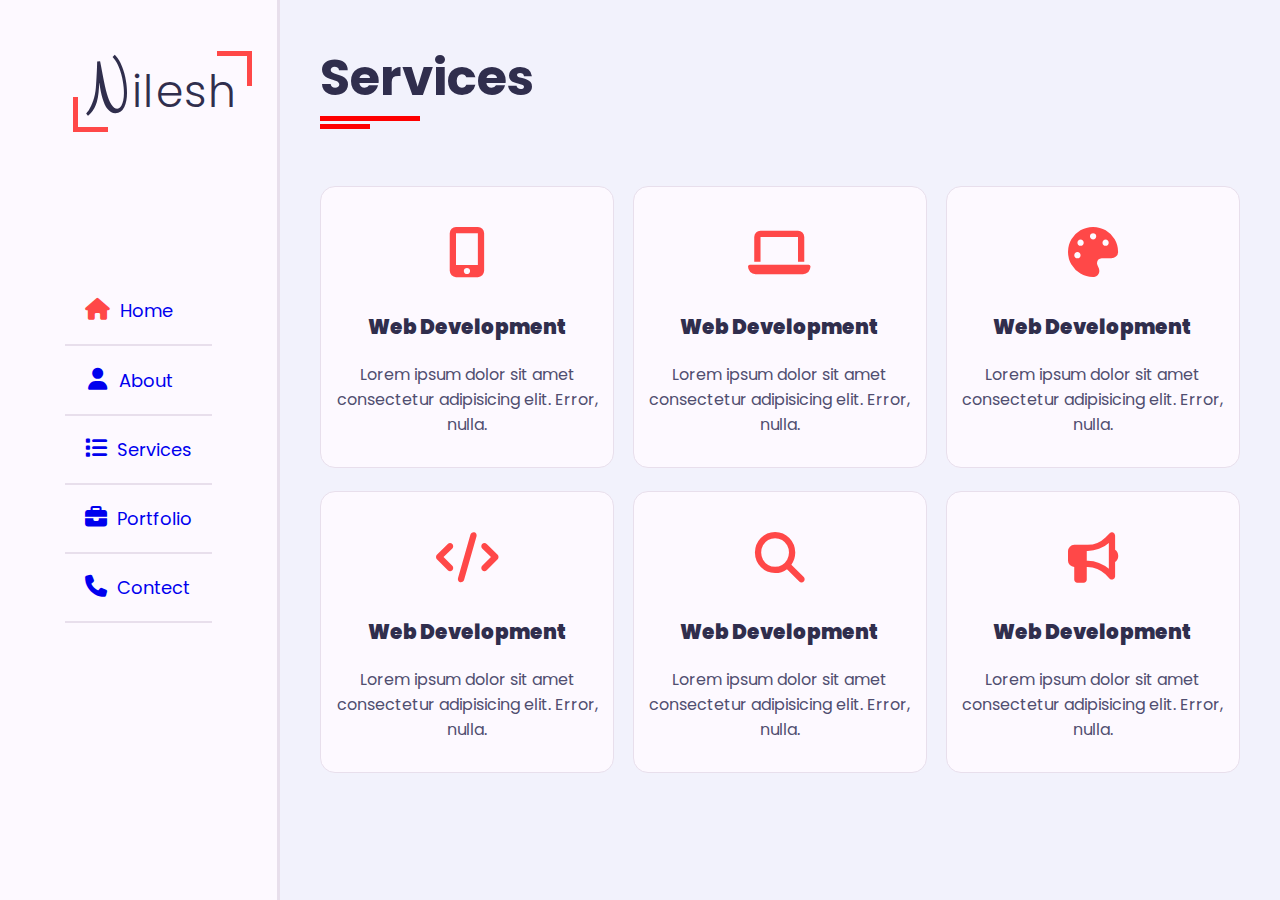
==== Index.html @ b2a9eca5 "Service section is Completed now Start Portfolio Section" ====
<!DOCTYPE html>
<html lang="en">

<head>
    <meta charset="UTF-8">
    <meta http-equiv="X-UA-Compatible" content="IE=edge">
    <meta name="viewport" content="width=device-width, initial-scale=1.0">
    <title>My Portfolio</title>
    <!-- ########## link CSS File ########## -->
    <link rel="stylesheet" href="./CSS/style.css">
    <link rel="stylesheet" href="./CSS/color-1.css">
    <link rel="stylesheet" href="https://cdnjs.cloudflare.com/ajax/libs/font-awesome/6.3.0/css/all.min.css" />

</head>

<body>
    <!-- ###### main Container Start #####3 -->
    <div class="main-container ">
        <!--  #######  aside start here  ######-->

        <div class="aside">
            <div class="logo">
                <a href=""><span>N</span>ilesh</a>
            </div>
            <div class="nav-toggler ">
                <span></span>
            </div>
            <div class="nav">
                <ul>
                    <li><a href="#"><i class="fa-solid fa-house active"></i>Home</a></li>
                    <li><a href="#"><i class="fa-solid fa-user"></i>About</a></li>
                    <li><a href="#"><i class="fa-solid fa-list"></i>Services</a></li>
                    <li><a href="#"><i class="fa-solid fa-briefcase"></i>Portfolio</a></li>
                    <li><a href="#"><i class="fa-solid fa-phone"></i>Contect</a></li>
                </ul>
            </div>
        </div>

        <!--  #######  aside end here  ########-->

        <!-- ######### main content start from here ##### -->
        <div class="main-content">
            <!-- @@@@@@@@@@@home section start from here @@@@@@@@@@@@@@ -->
            <section class="home section hidden">
                <div class="container">
                    <div class="row">
                        <div class="home-info p-15">
                            <h3 class="hello">Hello My name is <span class="name">Nilesh Sariya</span></h3>
                            <h3 class="profession">I' m a <span class="prof-names">Web Developer</span></h3>
                            <p>Lorem ipsum, dolor sit amet consectetur adipisicing elit. Numquam, pariatur. Libero id
                                quisquam odit tempo ia veniam voluptates adipisci. Autem, eum excepturi. consequuntur.
                            </p>
                            <a href="#contect" class="btn">More About Me</a>
                        </div>
                        <div class="home-img">
                            <img src="./image/man.jpg" alt="">
                        </div>
                    </div>
                </div>
            </section>
            <!-- @@@@@@@@@@@home section end from here @@@@@@@@@@@@@@ -->

            <!-- @@@@@@@@@@@@@@@ About section start from here @@@@@@ -->
            <div class="about section hidden">
                <div class="container">
                    <div class="row">
                        <div class="section-title">
                            <h1>About Me</h1>
                        </div>
                    </div>
                    <div class="row">
                        <div class="about-content">
                            <div class="about-text">
                                <h2>I' m <span>Nilesh Sariya</span> and <span>Web Developer</span></h2>
                            </div>
                            <div class="about-para">
                                <p>Lorem ipsum dolor sit amet consectetur adipisicing elit. Itaque reprehenderit tempore
                                    ipsa, velit reiciendis ab error cumque aspernatur aliquid libero magni deleniti
                                    corporis? Lorem ipsum dolor sit amet consectetur adipisicing elit. Suscipit, Lorem
                                    ipsum dolor sit amet, consectetur adipisicing elit. Doloremque facilis voluptas
                                    a!provident.</p>
                            </div>
                            <div class="row">
                                <div class="personal-info">
                                    <div class="row">
                                        <div class="info-item">
                                            <p>Birthdate : <span>20 May 2003</span></p>
                                        </div>
                                        <div class="info-item">
                                            <p>Age : <span>20</span></p>
                                        </div>
                                        <div class="info-item">
                                            <p>Websote : <span>www.nilesh.com</span></p>
                                        </div>
                                        <div class="info-item">
                                            <p>Degree : <span>Computer Engineer</span></p>
                                        </div>
                                        <div class="info-item">
                                            <p>Phone : <span>+91 583 98 866 </span></p>
                                        </div>
                                        <div class="info-item">
                                            <p>Mobile No : <span>7016484954</span></p>
                                        </div>
                                        <div class="info-item">
                                            <p>Instagram : <span>host_127.0.0.1</span></p>
                                        </div>
                                        <div class="info-item">
                                            <p>Git Repository : <span>Nil8872</span></p>
                                        </div>
                                        <div class="info-item">
                                            <p>Country : <span>India</span></p>
                                        </div>
                                        <div class="info-item">
                                            <p>State : <span>Gujart</span></p>
                                        </div>
                                        <div class="info-item">
                                            <p>District : <span>Rajkot</span></p>
                                        </div>
                                        <div class="info-item">
                                            <p>Taluka : <span>Jasdan</span></p>
                                        </div>
                                    </div>
                                    <div class="row btn-info">
                                        <input type="button" class="btn" value="Download CV">
                                        <input type="button" class="btn" value="Hire Me">
                                    </div>

                                </div>
                                <div class="skill">
                                    <div class="row">
                                        <div class="skill-item">
                                            <div class="prograss-name">HTML</div>
                                            <div class="prograss-bar">
                                            <div class="prograss-in" style="width:95%"></div>

                                            </div>
                                            <div class="prograss-per">95%</div>
                                        </div>
                                        <div class="skill-item">
                                            <div class="prograss-name">CSS</div>
                                            <div class="prograss-bar">
                                            <div class="prograss-in" style="width:80%"></div>

                                            </div>
                                            <div class="prograss-per">80%</div>
                                        </div>
                                        <div class="skill-item">
                                            <div class="prograss-name">JavaScript</div>
                                            <div class="prograss-bar">
                                            <div class="prograss-in" style="width:70%"></div>

                                            </div>
                                            <div class="prograss-per">70%</div>
                                        </div>
                                        <div class="skill-item">
                                            <div class="prograss-name">PHP</div>
                                            <div class="prograss-bar">
                                            <div class="prograss-in" style="width:50%"></div>

                                            </div>
                                            <div class="prograss-per">50%</div>
                                        </div>
                                         
                                    </div>
                                </div>
                            </div>
                            <div class="row">
                                <div class="education">
                                    <div class="title"> Education
                                    </div>
                                    <div class="row">
                                        <div class="timeline-box shadow">
                                            <!-- ##### time line items #####-->
                                            <div class="timeline-item">
                                                <div class="cercle-dot"></div>
                                                <h3><i class="fa-solid fa-calendar"></i> 2016 - 2018</h3>
                                                <h2 class="timeline-title">Master in 11-12 Science</h2>
                                                <p class="timeline-desc">Lorem ipsum, dolor sit amet consectetur adipisicing elit. Nulla aliquid commodi sit amet voluptate impedit modi minima expedita dolorum, aut optio dicta dolorem obcaecati voluptates fugit id aliquam facilis provident corporis ab. Recusandae, sint.</p>
                                                
                                            </div>
                                            <div class="timeline-item">
                                                <div class="cercle-dot"></div>
                                                <h3><i class="fa-solid fa-calendar"></i> 2016 - 2018</h3>
                                                <h2 class="timeline-title">Master in 11-12 Science</h2>
                                                <p class="timeline-desc">Lorem ipsum, dolor sit amet consectetur adipisicing elit. Nulla aliquid commodi sit amet voluptate impedit modi minima expedita dolorum, aut optio dicta dolorem obcaecati voluptates fugit id aliquam facilis provident corporis ab. Recusandae, sint.</p>
                                                
                                            </div>
                                            <div class="timeline-item">
                                                <div class="cercle-dot"></div>
                                                <h3><i class="fa-solid fa-calendar"></i> 2016 - 2018</h3>
                                                <h2 class="timeline-title">Master in 11-12 Science</h2>
                                                <p class="timeline-desc">Lorem ipsum, dolor sit amet consectetur adipisicing elit. Nulla aliquid commodi sit amet voluptate impedit modi minima expedita dolorum, aut optio dicta dolorem obcaecati voluptates fugit id aliquam facilis provident corporis ab. Recusandae, sint.</p>
                                                
                                            </div>
                                            <div class="timeline-item">
                                                <div class="cercle-dot"></div>
                                                <h3><i class="fa-solid fa-calendar"></i> 2016 - 2018</h3>
                                                <h2 class="timeline-title">Master in 11-12 Science</h2>
                                                <p class="timeline-desc">Lorem ipsum, dolor sit amet consectetur adipisicing elit. Nulla aliquid commodi sit amet voluptate impedit modi minima expedita dolorum, aut optio dicta dolorem obcaecati voluptates fugit id aliquam facilis provident corporis ab. Recusandae, sint.</p>
                                                
                                            </div>
                                        </div>
                                    </div>

                                </div>
                                
                                <div class="experience">
                                    <div class="title">
                                        Experience
                                    </div>
                                    <div class="row">
                                        <div class="timeline-box shadow">
                                            <!-- ##### time line items #####-->
                                            <div class="timeline-item">
                                                <div class="cercle-dot"></div>
                                                <h3><i class="fa-solid fa-calendar"></i> 2016 - 2018</h3>
                                                <h2 class="timeline-title">Master in 11-12 Science</h2>
                                                <p class="timeline-desc">Lorem ipsum, dolor sit amet consectetur adipisicing elit. Nulla aliquid commodi sit amet voluptate impedit modi minima expedita dolorum, aut optio dicta dolorem obcaecati voluptates fugit id aliquam facilis provident corporis ab. Recusandae, sint.</p>
                                                
                                            </div>
                                            <div class="timeline-item">
                                                <div class="cercle-dot"></div>
                                                <h3><i class="fa-solid fa-calendar"></i> 2016 - 2018</h3>
                                                <h2 class="timeline-title">Master in 11-12 Science</h2>
                                                <p class="timeline-desc">Lorem ipsum, dolor sit amet consectetur adipisicing elit. Nulla aliquid commodi sit amet voluptate impedit modi minima expedita dolorum, aut optio dicta dolorem obcaecati voluptates fugit id aliquam facilis provident corporis ab. Recusandae, sint.</p>
                                                
                                            </div>
                                            <div class="timeline-item">
                                                <div class="cercle-dot"></div>
                                                <h3><i class="fa-solid fa-calendar"></i> 2016 - 2018</h3>
                                                <h2 class="timeline-title">Master in 11-12 Science</h2>
                                                <p class="timeline-desc">Lorem ipsum, dolor sit amet consectetur adipisicing elit. Nulla aliquid commodi sit amet voluptate impedit modi minima expedita dolorum, aut optio dicta dolorem obcaecati voluptates fugit id aliquam facilis provident corporis ab. Recusandae, sint.</p>
                                                
                                            </div>
                                            <div class="timeline-item">
                                                <div class="cercle-dot"></div>
                                                <h3><i class="fa-solid fa-calendar"></i> 2016 - 2018</h3>
                                                <h2 class="timeline-title">Master in 11-12 Science</h2>
                                                <p class="timeline-desc">Lorem ipsum, dolor sit amet consectetur adipisicing elit. Nulla aliquid commodi sit amet voluptate impedit modi minima expedita dolorum, aut optio dicta dolorem obcaecati voluptates fugit id aliquam facilis provident corporis ab. Recusandae, sint.</p>
                                                
                                            </div>
                                        </div>
                                    </div>
                                     
                                </div>
                            </div>

                        </div>
                    </div>
                </div>
            </div>
            <!-- @@@@@@@@@@@@@@@ About section End from here @@@@@@ -->
            
            
            <!-- @@@@@@@@@@@@@@@ Service section Start from here @@@@@@ -->
            <div class="service section">
                <div class="container">
                    <div class="row">
                        <div class="section-title">
                            <h1>Services</h1>
                        </div>
                    </div>
                </div>
                <!-- ######### service items Start ####### -->
                <div class="row">
                    <div class="service-items">
                        <div class="service-item-inner">
                            <div class="iconOuter">
                                <div class="icon">
                                    <i class="fa-solid fa-mobile-alt"></i>
                                </div>
                            </div>
                            <h3>Web Development</h3>
                            <p>Lorem ipsum dolor sit amet consectetur adipisicing elit. Error, nulla.</p>
                        </div>
                    </div>
                    <div class="service-items">
                        <div class="service-item-inner">
                            <div class="icon">
                                <i class="fa-solid fa-laptop"></i>
                            </div>
                            <h3>Web Development</h3>
                            <p>Lorem ipsum dolor sit amet consectetur adipisicing elit. Error, nulla.</p>
                        </div>
                    </div>
                    <div class="service-items">
                        <div class="service-item-inner">
                            <div class="icon">
                                <i class="fa-solid fa-palette"></i>
                            </div>
                            <h3>Web Development</h3>
                            <p>Lorem ipsum dolor sit amet consectetur adipisicing elit. Error, nulla.</p>
                        </div>
                    </div>
                    <div class="service-items">
                        <div class="service-item-inner">
                            <div class="icon">
                                <i class="fa-solid fa-code"></i>
                            </div>
                            <h3>Web Development</h3>
                            <p>Lorem ipsum dolor sit amet consectetur adipisicing elit. Error, nulla.</p>
                        </div>
                    </div>
                    <div class="service-items">
                        <div class="service-item-inner">
                            <div class="icon">
                                <i class="fa-solid fa-search"></i>
                            </div>
                            <h3>Web Development</h3>
                            <p>Lorem ipsum dolor sit amet consectetur adipisicing elit. Error, nulla.</p>
                        </div>
                    </div>
                    <div class="service-items">
                        <div class="service-item-inner">
                            <div class="icon">
                                <i class="fa-solid fa-bullhorn"></i>
                            </div>
                            <h3>Web Development</h3>
                            <p>Lorem ipsum dolor sit amet consectetur adipisicing elit. Error, nulla.</p>
                        </div>
                    </div>
                </div>
                <!-- ######### service items Ends ####### -->
            </div>
            <!-- @@@@@@@@@@@@@@@ Service section End from here @@@@@@ -->
            
        </div>
    </div>
    </div>
    <!-- ######### main content end from here ##### -->

    </div>
    <!-- ###### main Container end ######## -->
    <script src="./JS/script.js"></script>
</body>

</html>
---- CSS/style.css ----
@import url('https://fonts.googleapis.com/css2?family=Bitter:ital,wght@0,200;0,400;1,500;1,900&display=swap');
@import url('https://fonts.googleapis.com/css2?family=Clicker+Script&display=swap');
@import url('https://fonts.googleapis.com/css2?family=Poppins:wght@200;300;400&display=swap');

:root {
    --bg-black-900: #f2f2fc;
    --bg-black-100: #fdf9ff;
    --bg-black-50: #e8dfec;

    --text-black-700: #504e70;
    --text-black-900: #302e4d;
    --bg-span: #fe3737;
}

body {
    margin: 0;
    padding: 0;
}
 
* {
    margin: 0;
    padding: 0;
    text-decoration: none;
    font-size: 16px;
    box-sizing: border-box;
    font-family: 'Poppins', sans-serif;
    outline: none;
}

::before,
::after {
    box-sizing: border-box;
} 

.container { 
    max-width: 1250px;
    width: 100%;    
    margin:auto;

}

.main-content{
    padding-left: 280px;
}

.section .container {
    padding-top: 40px;
    padding-bottom: 20px;
}
.section .section-title{
    flex: 0 0 100%;
    max-width: 100%;
    margin-bottom: 50px;
   
}
.section .section-title h1{
    font-size: 50px;
    font-weight: 700;
    color: var(--text-black-900);
    position: relative;
    font-family: 'Poppins', sans-serif;
}
.section .section-title h1::before{
    content: '';
    width: 100px;
    height: 5px;
    position: absolute;
    background-color: red;
    top: 100%;
    left:0; 
}
.section .section-title h1::after{
    content: '';
    width: 50px;
    height: 5px;
    position: absolute;
    background-color: red;
    top: 100%;
    left:0; 
    margin-top:  8px;
}

.section { 
    font-family: 'Poppins', sans-serif;
    background-color: var(--bg-black-900);
    padding: 0 40px;
    opacity: 1;
    min-height: 100vh;
    display: block;
     
    
    

}

/*  $$$$$$$$$$$$$$$ aside start $$$$$$$$$$$$$$$$$$$$$$$$$*/
.aside {
    width: 280px;
    background-color: var(--bg-black-100);
    height: 100vh;
    position: fixed;
    top: 0;
    left: 0;
    z-index: 10;
    display: flex;
    justify-content: center;
    align-items: center;
    border-right: 3px solid var(--bg-black-50);


}

.aside .logo {
    font-size: 30px;
    position: absolute;
    top: 50px;
    left: 73px;

}

.aside .logo a {
    font-weight: 300;
    font-size: 44px;
    color: var(--text-black-900);
    padding: 10px 15px;
    letter-spacing: 1.5;
    position: relative;
    letter-spacing: 1.5px;

}

.aside .logo span {
    font-family: 'Clicker Script', cursive;
    font-size: 62px;
    font-weight: 900;

    padding-bottom: 10px;
}

.aside .logo ::before {
    content: '';
    position: absolute;
    width: 35px;
    height: 35px;
    border-top: 5px solid var(--color-skin);
    border-right: 5px solid var(--color-skin);
    top: 0;
    right: 0;

}

.aside .logo ::after {
    content: '';
    position: absolute;
    width: 35px;
    height: 35px;
    border-bottom: 5px solid var(--color-skin);
    border-left: 5px solid var(--color-skin);
    bottom: 0;
    left: 0;

}


.aside .nav-toggler {
    height: 40px;
    width: 45px;
    border-radius: 2px solid var(--bg-black-50);
    background-color: var(--bg-black-100);
    position: fixed;
    top: 20px;
    left: 300px;
    display: none;
    justify-content: center;
    align-items: center;

}

.aside .nav-toggler span {
    height: 3px;
    width: 25px;
    background-color: var(--color-skin);
    display: inline-block;
    position: relative;
}
 
.aside .nav-toggler span::before {
    content: '';
    height: 3px;
    width: 25px;
    position: absolute;

    background-color: var(--color-skin);
    top:-6px;
    left: 0px;

}
.aside .nav-toggler span::after {
    content: '';
    height: 3px;
    width: 25px;
    position: absolute;

    background-color: var(--color-skin);
    bottom:-6px;
    left: 0px;

}



.aside .nav ul li {
    list-style: none;
    padding: 20px;
    border-bottom: 2px solid var(--bg-black-50);
}



.aside .nav ul li a {
    font-size: 18px;

}
.aside .nav ul li a .active{
    color: var(--color-skin);
}

.aside .nav ul li a i {
    padding-right: 10px;
    font-size: 22px;
}

.aside .nav ul li a .fa-user {
    margin: 2.5px;
}




/*  ****** home is start now ******* */
.home{
    min-height: 100vh;
    display: flex; 
}
.home .home-img img {
    height: 400px;
     
    border-radius: 5px;
     
}

.home .home-info{
    flex: 0 0 60%;
    width: 60%;
}
.home .home-img{
    flex:0 0 40%;
    width: 40%;
   margin :auto;
    text-align: center;
}
.home .container .row{
    display: flex;
}

.p-15{
    padding:0 15px 0 15px;
}
h3.hello {
    font-size: 35px;
    margin-bottom:15px;
    color: var(--text-black-900);

}
h3.hello span{
    font-size: 50px;
    font-family: 'Clicker Script', cursive;
    margin-bottom:10px;
    color:var(--color-skin);
    font-weight: 700;
}
h3.profession {
    font-size: 35px;
    color: var(--text-black-700);
    margin-bottom: 20px;
}
h3.profession span.prof-names{
    color:var(--color-skin);
    font-size: 35px;
    margin-bottom: 10px;
    font-weight: 700;
}
.hidden{
    display: none;
}
.home .home-info p{
    font-family: 'Poppins', sans-serif;
    font-weight: 400;
    color:var(--text-black-700);
    margin-bottom : 40px;
    font-size: 18px;
    text-align: justify;
}

.btn{
    background-color: var(--color-skin);
    font-size :20px;
    padding:7px 15px;
    border-radius: 20px;
    color: white;
    transition: all 0.3s ease;
    white-space: nowrap;
    margin-right: 10px;
    outline: none;
    border:none;
}
.btn:hover{
    background-color: rgb(255, 80, 80);
    color: var(--bg-black-100);
    cursor: pointer;
}
 

/*  ************ about section start from here *************8  */

.about .about-content .about-text{
    margin-bottom: 5px;
}
.about .about-content .about-text h2{
    font-size: 30px;
    color: var(--text-black-700);
}
.about .about-content .about-text span{
    font-size: 50px;
    color: var(--color-skin);
    font-family: 'Clicker Script', cursive;
    margin-right: 5px;
}

.about .about-content .about-para p{
    font-size: 18px;
    text-align: justify;
    margin-bottom: 60px;
    color: var(--text-black-700 );
    
} 
.about .about-content .personal-info{
flex:0 0 60%;
max-width: 60%; 
}
.about .about-content .skill{
flex:0 0 40%;
max-width: 40%;
padding: 0 20px;
}
.about .about-content .personal-info .info-item{
    flex:0 0 50%;
    padding-right: 20px;   
    padding-bottom: 15px;   
}
.about .about-content .personal-info .info-item p{
    /* display: inline-block; */
    border-bottom: 1px solid var(--bg-black-50);
    font-weight: 600;
    font-size: 18px;
    color: var(--text-black-900);

}
.about .about-content .personal-info .info-item span{
    font-weight: 500;
    font-size:16px;
    color: var(--text-black-700);
}
.btn-info{
    margin-top: 10px;
}
.about .about-content .skill .skill-item{
    flex: 0 0 100%;
    max-width: 100%;
    margin-bottom: 10px;
}
.about .about-content .skill .skill-item .prograss-name{
    /* margin-bottom: 5px; */
    font-size:18px;
    font-weight: 900;
    color: var(--text-black-900);
}
.about .about-content .skill .skill-item .prograss-in{
    
    height: 13px;
    background-color:rgb(11, 173, 254);
    border-radius: 20px;
    margin-bottom: 5px;
}
.about .about-content .skill .skill-item .prograss-bar{
    height: 13px;
    width: 100%;
    background-color: rgb(229, 226, 226);
    border-radius: 20px;
}
.row {
    display: flex;
    flex-wrap: wrap;
}
 
.about .about-content .education,
.about .about-content .experience{
    flex :0 0 48%;
    margin-top: 60px;
}
.about .about-content .education{
    margin-right: 45px;
}
.about .about-content .education .title,
.about .about-content .experience .title{
    font-size: 28px;
    font-weight: 600;
    color: var(--text-black-900);
    margin-bottom: 20px;
}

.about .about-content .timeline-box{
    background-color: var(--bg-black-100);
    flex:0 0 100%;
    max-width: 100%;
    border-radius: 10px;
    border: 2px solid var(--bg-black-50);
  
    position: relative;

     
}
.shadow {
box-shadow: 0 0 20px rgba(45, 46, 46, 0.15);
}
.about .about-content .timeline-box .timeline-item{
     padding-left: 40px;
     padding-right: 20px;
     margin-left: 10px;
    position: relative;
    padding-bottom: 34px;
}
.about .about-content .timeline-box .timeline-item:first-child{
    margin-top : 35px;
}
.about .about-content .timeline-box .timeline-item:last-child{
    padding-bottom: 0px;
    margin-bottom: 30px;
}
.about .about-content  .timeline-box .timeline-item h3{
    
    font-size: 20px;
    padding-bottom: 10px;
    color:var(--text-black-900);
}
.about .about-content .timeline-box .timeline-item h3 .fa-calendar{
    margin-right: 5px;
    
    font-size: 20px;
}
.about .about-content .timeline-box .timeline-item .timeline-title{
    font-size : 18px;
    font-weight: 500px;
    color:var(--text-black-900);

}
.about .about-content .timeline-box .timeline-item .timeline-desc{
    color: var(--text-black-700);
    text-align: justify;
}

.about .about-content .timeline-box .timeline-item::before{
    content: '';
    width: 2px;
    height: 100%;
    background-color: var(--color-skin);
    position: absolute;
    top:0;
    left: 10px;
}
.about .about-content .timeline-box .timeline-item .cercle-dot{
    position: absolute;
    height: 15px;
    width: 15px;
    left: 3px;
    top : 0px;
    border-radius: 50%;
    background-color: var(--color-skin);
}

/* @@@@@@@@@@@@@@@@@ service section is start from here  @@@@@@@@@@@@@@@@@*/

.service .row{
  justify-content: space-between;
    
}
.service .service-items{
    flex: 0 0 32% ;
    max-width: 32%;
    margin-bottom:23px;
    display: flex;
    
    background-color: var(--bg-black-100);
    border-radius: 15px;
    border : 1px solid var(--bg-black-50)
     
}
.service .service-items:hover{
    box-shadow: 0 0 20px rgba(45, 46, 46, 0.15);
    cursor: pointer;  
}
.service .service-items .service-item-inner{
    text-align: center;
    margin-top: 25px;
}
 
.service .service-items .service-item-inner .icon{
     
    height: 80px;
    width: 80px;
   
    border-radius: 50%;
    margin-top:30px; 
    display: flex;
    margin:auto;
    transition: all 0.3s ease;
}
.service .service-items .service-item-inner:hover .icon{
 background-color: var(--color-skin);
}
.service .service-items .service-item-inner .icon .fa-solid{
    font-size: 50px; 
    color:var(--color-skin);
    margin:auto;
    transition: all 0.3s ease;
    
}
.service .service-items .service-item-inner:hover .icon .fa-solid{
    color: #fdf9ff;
}

.service .service-items .service-item-inner h3{
    margin-top: 20px;
    margin-bottom: 20px;
    font-size: 20px;
    color: var(--text-black-900);
    font-weight: 900;

}
.service .service-items .service-item-inner p{
    margin-bottom: 30px;
    color: var(--text-black-700);
}
---- CSS/color-1.css ----
:root{
    --color-skin : #ff4848;
}
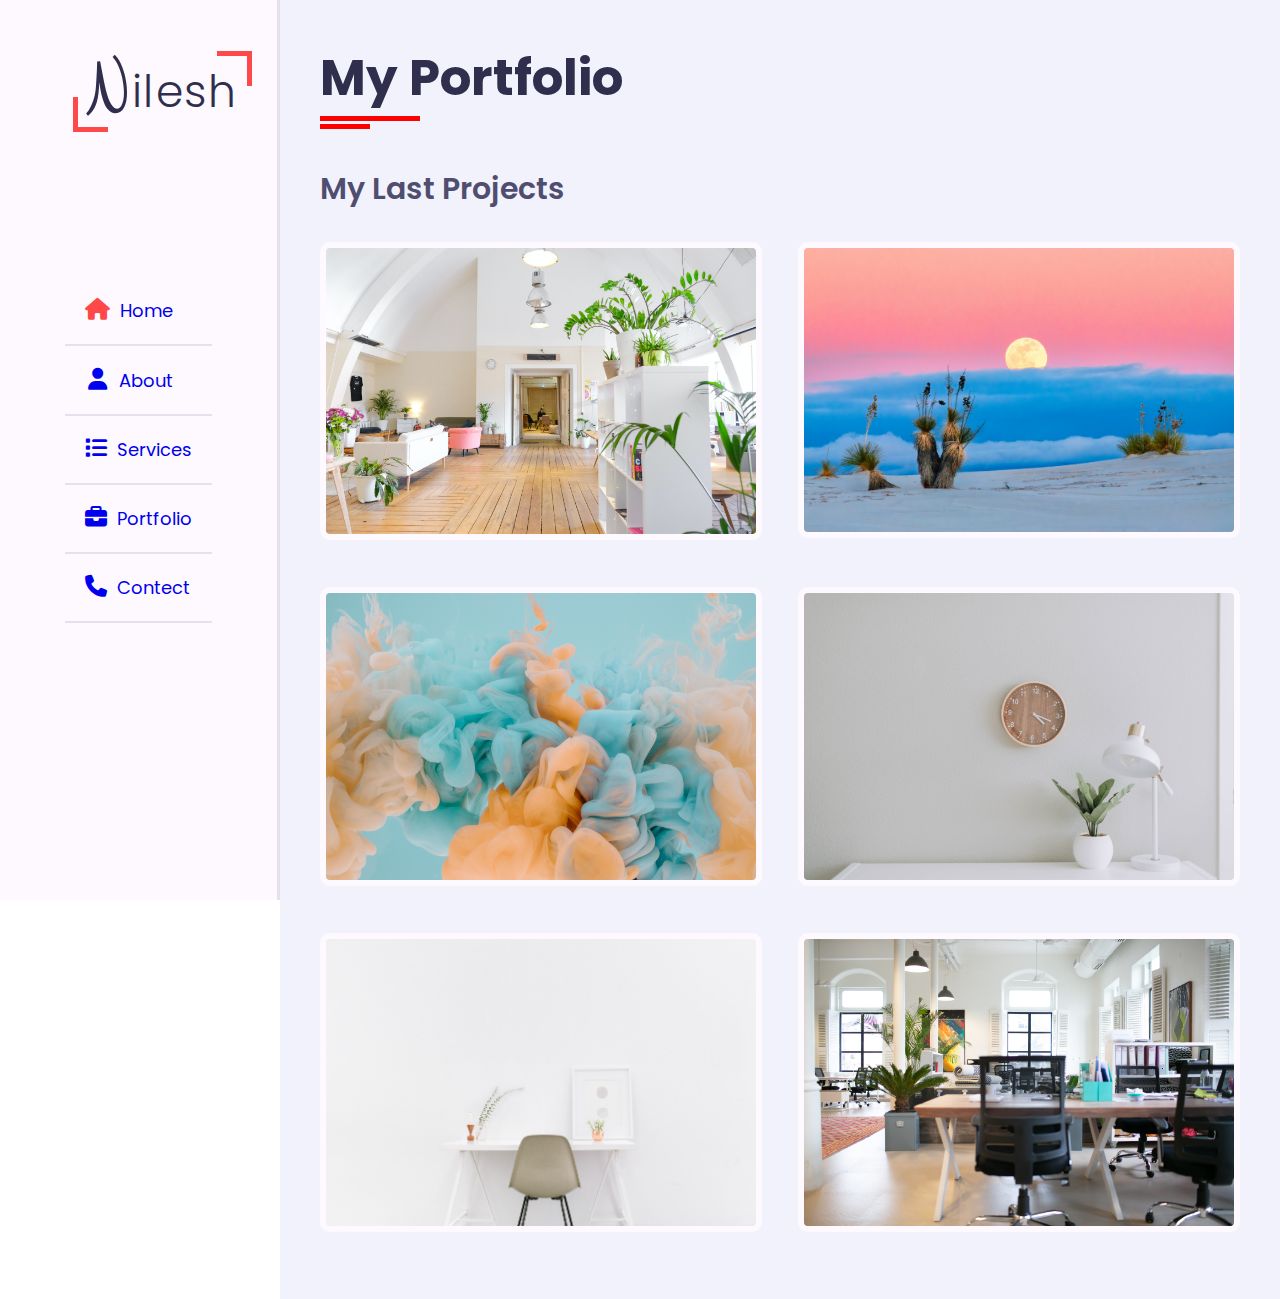
==== commit 7305cc53: "Portfolio Section is Completed" ====
--- a/Index.html
+++ b/Index.html
@@ -41,7 +41,7 @@
         <!-- ######### main content start from here ##### -->
         <div class="main-content">
             <!-- @@@@@@@@@@@home section start from here @@@@@@@@@@@@@@ -->
-            <section class="home section hidden">
+            <section class="home section hidden ">
                 <div class="container">
                     <div class="row">
                         <div class="home-info p-15">
@@ -61,7 +61,7 @@
             <!-- @@@@@@@@@@@home section end from here @@@@@@@@@@@@@@ -->
 
             <!-- @@@@@@@@@@@@@@@ About section start from here @@@@@@ -->
-            <div class="about section hidden">
+            <div class="about section  hidden">
                 <div class="container">
                     <div class="row">
                         <div class="section-title">
@@ -131,7 +131,7 @@
                                         <div class="skill-item">
                                             <div class="prograss-name">HTML</div>
                                             <div class="prograss-bar">
-                                            <div class="prograss-in" style="width:95%"></div>
+                                                <div class="prograss-in" style="width:95%"></div>
 
                                             </div>
                                             <div class="prograss-per">95%</div>
@@ -139,7 +139,7 @@
                                         <div class="skill-item">
                                             <div class="prograss-name">CSS</div>
                                             <div class="prograss-bar">
-                                            <div class="prograss-in" style="width:80%"></div>
+                                                <div class="prograss-in" style="width:80%"></div>
 
                                             </div>
                                             <div class="prograss-per">80%</div>
@@ -147,7 +147,7 @@
                                         <div class="skill-item">
                                             <div class="prograss-name">JavaScript</div>
                                             <div class="prograss-bar">
-                                            <div class="prograss-in" style="width:70%"></div>
+                                                <div class="prograss-in" style="width:70%"></div>
 
                                             </div>
                                             <div class="prograss-per">70%</div>
@@ -155,12 +155,12 @@
                                         <div class="skill-item">
                                             <div class="prograss-name">PHP</div>
                                             <div class="prograss-bar">
-                                            <div class="prograss-in" style="width:50%"></div>
+                                                <div class="prograss-in" style="width:50%"></div>
 
                                             </div>
                                             <div class="prograss-per">50%</div>
                                         </div>
-                                         
+
                                     </div>
                                 </div>
                             </div>
@@ -175,35 +175,51 @@
                                                 <div class="cercle-dot"></div>
                                                 <h3><i class="fa-solid fa-calendar"></i> 2016 - 2018</h3>
                                                 <h2 class="timeline-title">Master in 11-12 Science</h2>
-                                                <p class="timeline-desc">Lorem ipsum, dolor sit amet consectetur adipisicing elit. Nulla aliquid commodi sit amet voluptate impedit modi minima expedita dolorum, aut optio dicta dolorem obcaecati voluptates fugit id aliquam facilis provident corporis ab. Recusandae, sint.</p>
-                                                
-                                            </div>
-                                            <div class="timeline-item">
-                                                <div class="cercle-dot"></div>
-                                                <h3><i class="fa-solid fa-calendar"></i> 2016 - 2018</h3>
-                                                <h2 class="timeline-title">Master in 11-12 Science</h2>
-                                                <p class="timeline-desc">Lorem ipsum, dolor sit amet consectetur adipisicing elit. Nulla aliquid commodi sit amet voluptate impedit modi minima expedita dolorum, aut optio dicta dolorem obcaecati voluptates fugit id aliquam facilis provident corporis ab. Recusandae, sint.</p>
-                                                
-                                            </div>
-                                            <div class="timeline-item">
-                                                <div class="cercle-dot"></div>
-                                                <h3><i class="fa-solid fa-calendar"></i> 2016 - 2018</h3>
-                                                <h2 class="timeline-title">Master in 11-12 Science</h2>
-                                                <p class="timeline-desc">Lorem ipsum, dolor sit amet consectetur adipisicing elit. Nulla aliquid commodi sit amet voluptate impedit modi minima expedita dolorum, aut optio dicta dolorem obcaecati voluptates fugit id aliquam facilis provident corporis ab. Recusandae, sint.</p>
-                                                
-                                            </div>
-                                            <div class="timeline-item">
-                                                <div class="cercle-dot"></div>
-                                                <h3><i class="fa-solid fa-calendar"></i> 2016 - 2018</h3>
-                                                <h2 class="timeline-title">Master in 11-12 Science</h2>
-                                                <p class="timeline-desc">Lorem ipsum, dolor sit amet consectetur adipisicing elit. Nulla aliquid commodi sit amet voluptate impedit modi minima expedita dolorum, aut optio dicta dolorem obcaecati voluptates fugit id aliquam facilis provident corporis ab. Recusandae, sint.</p>
-                                                
-                                            </div>
-                                        </div>
-                                    </div>
-
-                                </div>
-                                
+                                                <p class="timeline-desc">Lorem ipsum, dolor sit amet consectetur
+                                                    adipisicing elit. Nulla aliquid commodi sit amet voluptate impedit
+                                                    modi minima expedita dolorum, aut optio dicta dolorem obcaecati
+                                                    voluptates fugit id aliquam facilis provident corporis ab.
+                                                    Recusandae, sint.</p>
+
+                                            </div>
+                                            <div class="timeline-item">
+                                                <div class="cercle-dot"></div>
+                                                <h3><i class="fa-solid fa-calendar"></i> 2016 - 2018</h3>
+                                                <h2 class="timeline-title">Master in 11-12 Science</h2>
+                                                <p class="timeline-desc">Lorem ipsum, dolor sit amet consectetur
+                                                    adipisicing elit. Nulla aliquid commodi sit amet voluptate impedit
+                                                    modi minima expedita dolorum, aut optio dicta dolorem obcaecati
+                                                    voluptates fugit id aliquam facilis provident corporis ab.
+                                                    Recusandae, sint.</p>
+
+                                            </div>
+                                            <div class="timeline-item">
+                                                <div class="cercle-dot"></div>
+                                                <h3><i class="fa-solid fa-calendar"></i> 2016 - 2018</h3>
+                                                <h2 class="timeline-title">Master in 11-12 Science</h2>
+                                                <p class="timeline-desc">Lorem ipsum, dolor sit amet consectetur
+                                                    adipisicing elit. Nulla aliquid commodi sit amet voluptate impedit
+                                                    modi minima expedita dolorum, aut optio dicta dolorem obcaecati
+                                                    voluptates fugit id aliquam facilis provident corporis ab.
+                                                    Recusandae, sint.</p>
+
+                                            </div>
+                                            <div class="timeline-item">
+                                                <div class="cercle-dot"></div>
+                                                <h3><i class="fa-solid fa-calendar"></i> 2016 - 2018</h3>
+                                                <h2 class="timeline-title">Master in 11-12 Science</h2>
+                                                <p class="timeline-desc">Lorem ipsum, dolor sit amet consectetur
+                                                    adipisicing elit. Nulla aliquid commodi sit amet voluptate impedit
+                                                    modi minima expedita dolorum, aut optio dicta dolorem obcaecati
+                                                    voluptates fugit id aliquam facilis provident corporis ab.
+                                                    Recusandae, sint.</p>
+
+                                            </div>
+                                        </div>
+                                    </div>
+
+                                </div>
+
                                 <div class="experience">
                                     <div class="title">
                                         Experience
@@ -215,33 +231,49 @@
                                                 <div class="cercle-dot"></div>
                                                 <h3><i class="fa-solid fa-calendar"></i> 2016 - 2018</h3>
                                                 <h2 class="timeline-title">Master in 11-12 Science</h2>
-                                                <p class="timeline-desc">Lorem ipsum, dolor sit amet consectetur adipisicing elit. Nulla aliquid commodi sit amet voluptate impedit modi minima expedita dolorum, aut optio dicta dolorem obcaecati voluptates fugit id aliquam facilis provident corporis ab. Recusandae, sint.</p>
-                                                
-                                            </div>
-                                            <div class="timeline-item">
-                                                <div class="cercle-dot"></div>
-                                                <h3><i class="fa-solid fa-calendar"></i> 2016 - 2018</h3>
-                                                <h2 class="timeline-title">Master in 11-12 Science</h2>
-                                                <p class="timeline-desc">Lorem ipsum, dolor sit amet consectetur adipisicing elit. Nulla aliquid commodi sit amet voluptate impedit modi minima expedita dolorum, aut optio dicta dolorem obcaecati voluptates fugit id aliquam facilis provident corporis ab. Recusandae, sint.</p>
-                                                
-                                            </div>
-                                            <div class="timeline-item">
-                                                <div class="cercle-dot"></div>
-                                                <h3><i class="fa-solid fa-calendar"></i> 2016 - 2018</h3>
-                                                <h2 class="timeline-title">Master in 11-12 Science</h2>
-                                                <p class="timeline-desc">Lorem ipsum, dolor sit amet consectetur adipisicing elit. Nulla aliquid commodi sit amet voluptate impedit modi minima expedita dolorum, aut optio dicta dolorem obcaecati voluptates fugit id aliquam facilis provident corporis ab. Recusandae, sint.</p>
-                                                
-                                            </div>
-                                            <div class="timeline-item">
-                                                <div class="cercle-dot"></div>
-                                                <h3><i class="fa-solid fa-calendar"></i> 2016 - 2018</h3>
-                                                <h2 class="timeline-title">Master in 11-12 Science</h2>
-                                                <p class="timeline-desc">Lorem ipsum, dolor sit amet consectetur adipisicing elit. Nulla aliquid commodi sit amet voluptate impedit modi minima expedita dolorum, aut optio dicta dolorem obcaecati voluptates fugit id aliquam facilis provident corporis ab. Recusandae, sint.</p>
-                                                
-                                            </div>
-                                        </div>
-                                    </div>
-                                     
+                                                <p class="timeline-desc">Lorem ipsum, dolor sit amet consectetur
+                                                    adipisicing elit. Nulla aliquid commodi sit amet voluptate impedit
+                                                    modi minima expedita dolorum, aut optio dicta dolorem obcaecati
+                                                    voluptates fugit id aliquam facilis provident corporis ab.
+                                                    Recusandae, sint.</p>
+
+                                            </div>
+                                            <div class="timeline-item">
+                                                <div class="cercle-dot"></div>
+                                                <h3><i class="fa-solid fa-calendar"></i> 2016 - 2018</h3>
+                                                <h2 class="timeline-title">Master in 11-12 Science</h2>
+                                                <p class="timeline-desc">Lorem ipsum, dolor sit amet consectetur
+                                                    adipisicing elit. Nulla aliquid commodi sit amet voluptate impedit
+                                                    modi minima expedita dolorum, aut optio dicta dolorem obcaecati
+                                                    voluptates fugit id aliquam facilis provident corporis ab.
+                                                    Recusandae, sint.</p>
+
+                                            </div>
+                                            <div class="timeline-item">
+                                                <div class="cercle-dot"></div>
+                                                <h3><i class="fa-solid fa-calendar"></i> 2016 - 2018</h3>
+                                                <h2 class="timeline-title">Master in 11-12 Science</h2>
+                                                <p class="timeline-desc">Lorem ipsum, dolor sit amet consectetur
+                                                    adipisicing elit. Nulla aliquid commodi sit amet voluptate impedit
+                                                    modi minima expedita dolorum, aut optio dicta dolorem obcaecati
+                                                    voluptates fugit id aliquam facilis provident corporis ab.
+                                                    Recusandae, sint.</p>
+
+                                            </div>
+                                            <div class="timeline-item">
+                                                <div class="cercle-dot"></div>
+                                                <h3><i class="fa-solid fa-calendar"></i> 2016 - 2018</h3>
+                                                <h2 class="timeline-title">Master in 11-12 Science</h2>
+                                                <p class="timeline-desc">Lorem ipsum, dolor sit amet consectetur
+                                                    adipisicing elit. Nulla aliquid commodi sit amet voluptate impedit
+                                                    modi minima expedita dolorum, aut optio dicta dolorem obcaecati
+                                                    voluptates fugit id aliquam facilis provident corporis ab.
+                                                    Recusandae, sint.</p>
+
+                                            </div>
+                                        </div>
+                                    </div>
+
                                 </div>
                             </div>
 
@@ -250,10 +282,10 @@
                 </div>
             </div>
             <!-- @@@@@@@@@@@@@@@ About section End from here @@@@@@ -->
-            
-            
+
+
             <!-- @@@@@@@@@@@@@@@ Service section Start from here @@@@@@ -->
-            <div class="service section">
+            <div class="service section hidden">
                 <div class="container">
                     <div class="row">
                         <div class="section-title">
@@ -323,9 +355,87 @@
                 <!-- ######### service items Ends ####### -->
             </div>
             <!-- @@@@@@@@@@@@@@@ Service section End from here @@@@@@ -->
-            
+
+
+            <!-- @@@@@@@@@@@@@@@ Portfolio section Start from here @@@@@@ -->
+            <div class="portfolio section ">
+                <div class="container">
+                    <div class="row">
+                        <div class="section-title">
+                            <h1>My Portfolio</h1>
+                        </div>
+                    </div>
+                    <div class="row">
+                        <div class="project-title">
+                            <h2>My Last Projects</h2>
+                        </div>
+                    </div>
+                    <div class="row">
+
+                        <!-- ###### portfolio item start from here ###### -->
+                        <div class="portfolio-items">
+                            <div class="portfolio-inner-item">
+                                <div class="portfolio-img">
+                                    <img src="./image/1.jpg" alt="">
+                                   
+                                </div>
+                            </div>
+                        </div>
+
+                         <!-- ###### portfolio item start from here ###### -->
+
+                        <!-- ###### portfolio item start from here ###### -->
+                        <div class="portfolio-items">
+                            <div class="portfolio-inner-item">
+                                <div class="portfolio-img">
+                                    <img src="./image/2.jpg" alt="">
+                                </div>
+                            </div>
+                        </div>
+                         <!-- ###### portfolio item start from here ###### -->
+
+                        <!-- ###### portfolio item start from here ###### -->
+                        <div class="portfolio-items">
+                            <div class="portfolio-inner-item">
+                                <div class="portfolio-img">
+                                    <img src="./image/3.jpg" alt="">  
+                                </div>
+                            </div>
+                        </div>
+                         <!-- ###### portfolio item start from here ###### -->
+                        <!-- ###### portfolio item start from here ###### -->
+                        <div class="portfolio-items">
+                            <div class="portfolio-inner-item">
+                                <div class="portfolio-img">
+                                    <img src="./image/4.jpg" alt="">  
+                                </div>
+                            </div>
+                        </div>
+                         <!-- ###### portfolio item start from here ###### -->
+                        <!-- ###### portfolio item start from here ###### -->
+                        <div class="portfolio-items">
+                            <div class="portfolio-inner-item">
+                                <div class="portfolio-img">
+                                    <img src="./image/5.jpg" alt="">  
+                                </div>
+                            </div>
+                        </div>
+                         <!-- ###### portfolio item start from here ###### -->
+                        <!-- ###### portfolio item start from here ###### -->
+                        <div class="portfolio-items">
+                            <div class="portfolio-inner-item">
+                                <div class="portfolio-img">
+                                    <img src="./image/6.jpg" alt="">  
+                                </div>
+                            </div>
+                        </div>
+                         <!-- ###### portfolio item start from here ###### -->
+
+                    </div>
+                </div>
+            </div>
+            <!-- @@@@@@@@@@@@@@@ Portfolio section Start from here @@@@@@ -->
         </div>
-    </div>
     </div>
     <!-- ######### main content end from here ##### -->
 
--- a/CSS/style.css
+++ b/CSS/style.css
@@ -550,4 +550,33 @@
 .service .service-items .service-item-inner p{
     margin-bottom: 30px;
     color: var(--text-black-700);
+}
+
+ /* ######### Potrfolio Section Start ########## */
+
+.portfolio .project-title h2{
+    font-size: 30px;
+    font-weight: 600;
+    color: var(--text-black-700);
+    margin-bottom: 30px;
+}
+.portfolio .row{
+    justify-content: space-between;
+
+}
+.portfolio .portfolio-items{
+    flex: 0 0 48%;
+    max-width: 48%; 
+    margin-bottom: 40px;
+    border-radius: 10px;
+}
+.portfolio .portfolio-items .portfolio-img img{
+    width: 100%;
+    border-radius: 10px;
+    height: 100%;
+    border: 6px solid var(--bg-black-100);
+}
+.portfolio .portfolio-items :hover .portfolio-img img {
+    box-shadow: 0 0 20px rgba(45, 46, 46, 0.45);
+    cursor: pointer;
 }